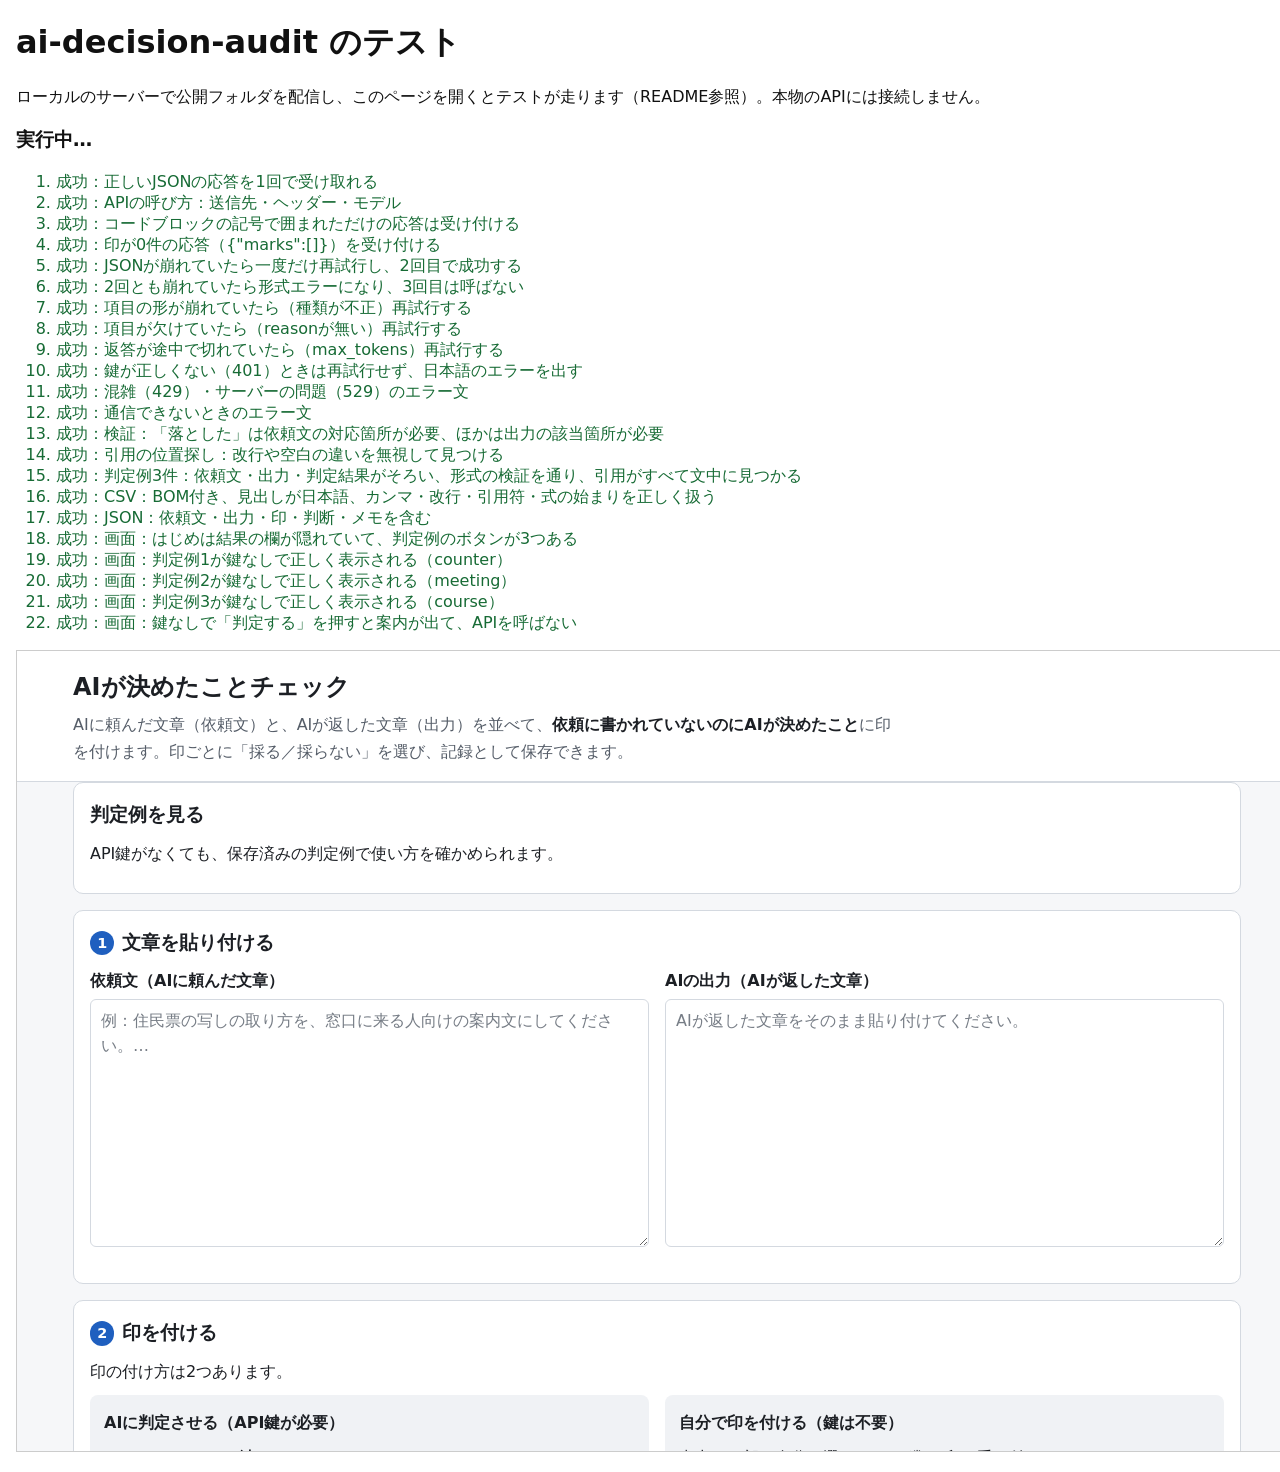
==== test/index.html @ 6227b4d9 "テストを追加（仮のAPI応答で判定・検証・再試行・エラー表示、判定例、画面操作）" ====
<!doctype html>
<html lang="ja">
<head>
  <meta charset="utf-8">
  <meta name="viewport" content="width=device-width, initial-scale=1">
  <title>テスト実行中…</title>
  <style>
    body { font-family: system-ui, sans-serif; margin: 16px; background: #fff; color: #111; }
    .pass { color: #176b35; } .fail { color: #b3261e; font-weight: 700; }
    pre { white-space: pre-wrap; font-size: 12px; margin: 2px 0 8px 16px; }
    #summary { font-size: 1.2rem; font-weight: 700; }
    iframe { width: 1280px; height: 800px; border: 1px solid #ccc; }
  </style>
</head>
<body>
  <h1>ai-decision-audit のテスト</h1>
  <p>ローカルのサーバーで公開フォルダを配信し、このページを開くとテストが走ります（README参照）。本物のAPIには接続しません。</p>
  <p id="summary">実行中…</p>
  <ol id="results"></ol>
  <iframe id="app" title="テスト対象の画面"></iframe>

  <script src="../assets/audit-core.js"></script>
  <script src="../assets/examples.js"></script>
  <script src="harness.js"></script>
  <script src="unit-tests.js"></script>
  <script src="ui-tests.js"></script>
  <script>T.run();</script>
</body>
</html>
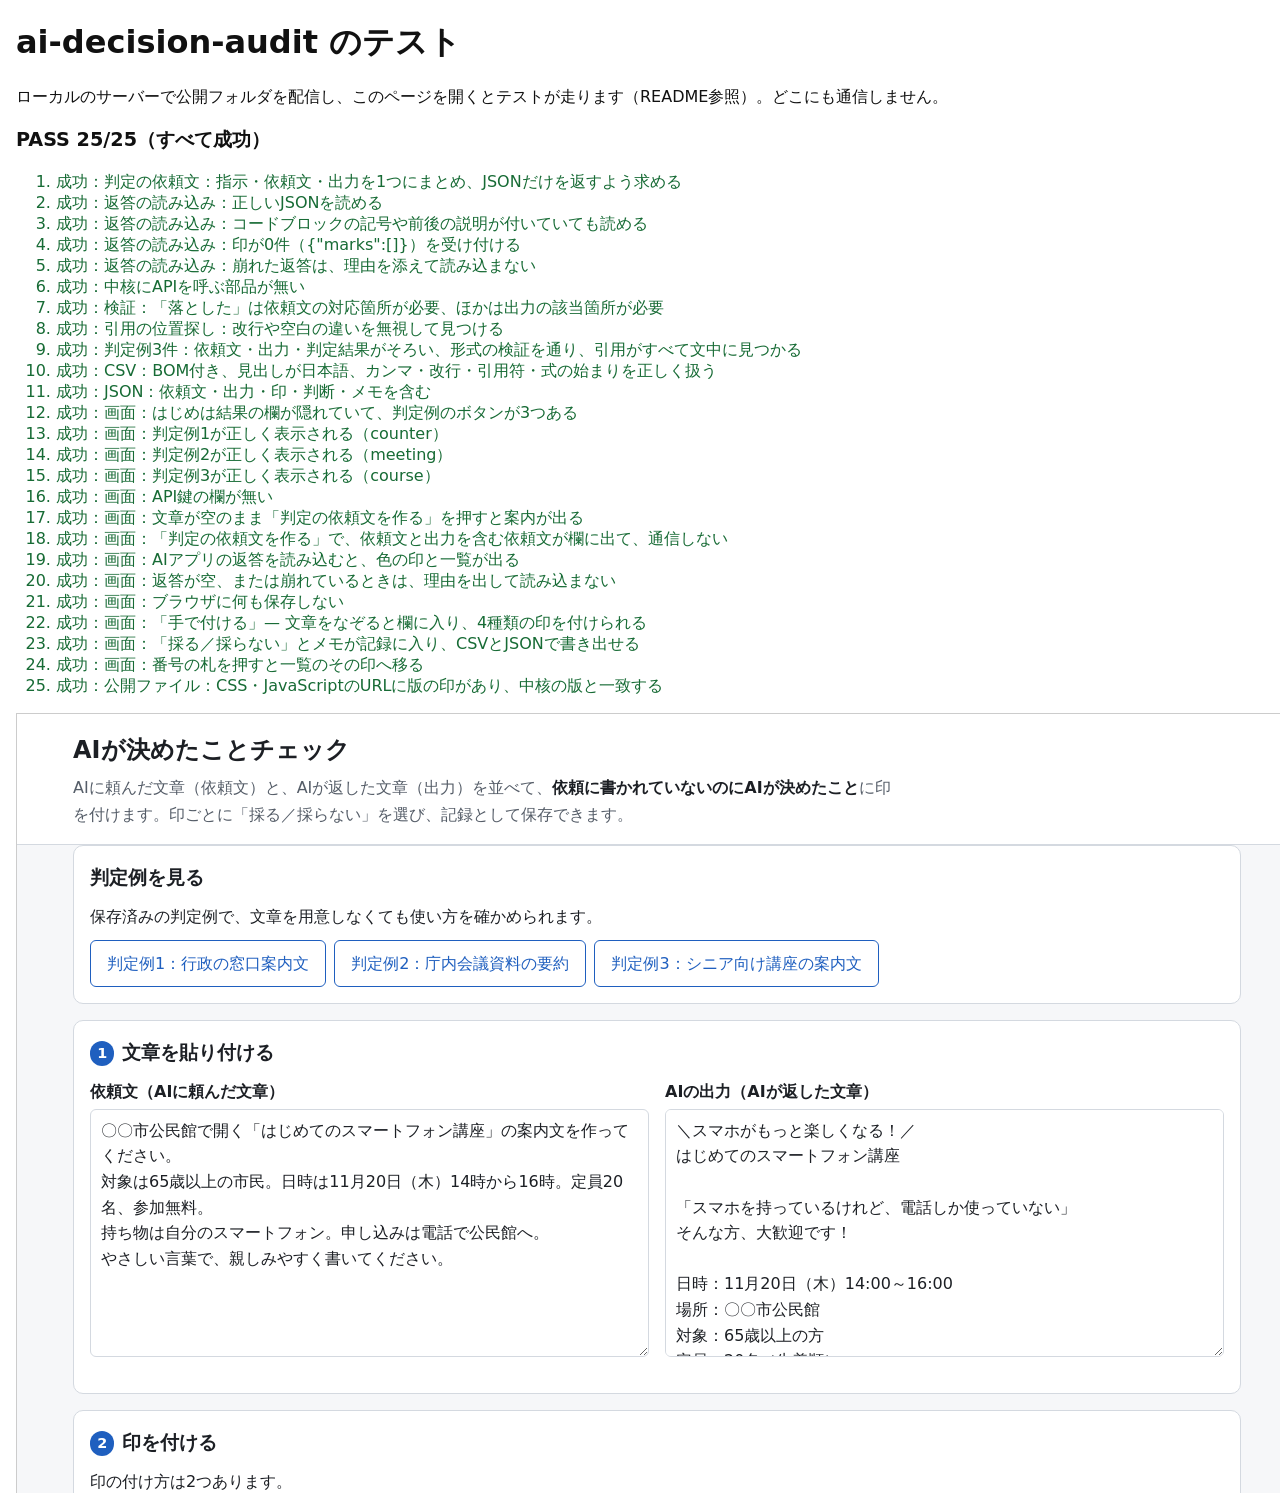
==== commit c5b7249f: "API鍵の仕組みを外し、自分のAIアプリで判定する方式にする（0.4.0） - AnthropicのAPI鍵の入力欄と、APIへの送信の処理を削除 - 判定の依頼文を作ってコピーし、自分のAIアプリの" ====
--- a/test/index.html
+++ b/test/index.html
@@ -14,7 +14,7 @@
 </head>
 <body>
   <h1>ai-decision-audit のテスト</h1>
-  <p>ローカルのサーバーで公開フォルダを配信し、このページを開くとテストが走ります（README参照）。本物のAPIには接続しません。</p>
+  <p>ローカルのサーバーで公開フォルダを配信し、このページを開くとテストが走ります（README参照）。どこにも通信しません。</p>
   <p id="summary">実行中…</p>
   <ol id="results"></ol>
   <iframe id="app" title="テスト対象の画面"></iframe>
